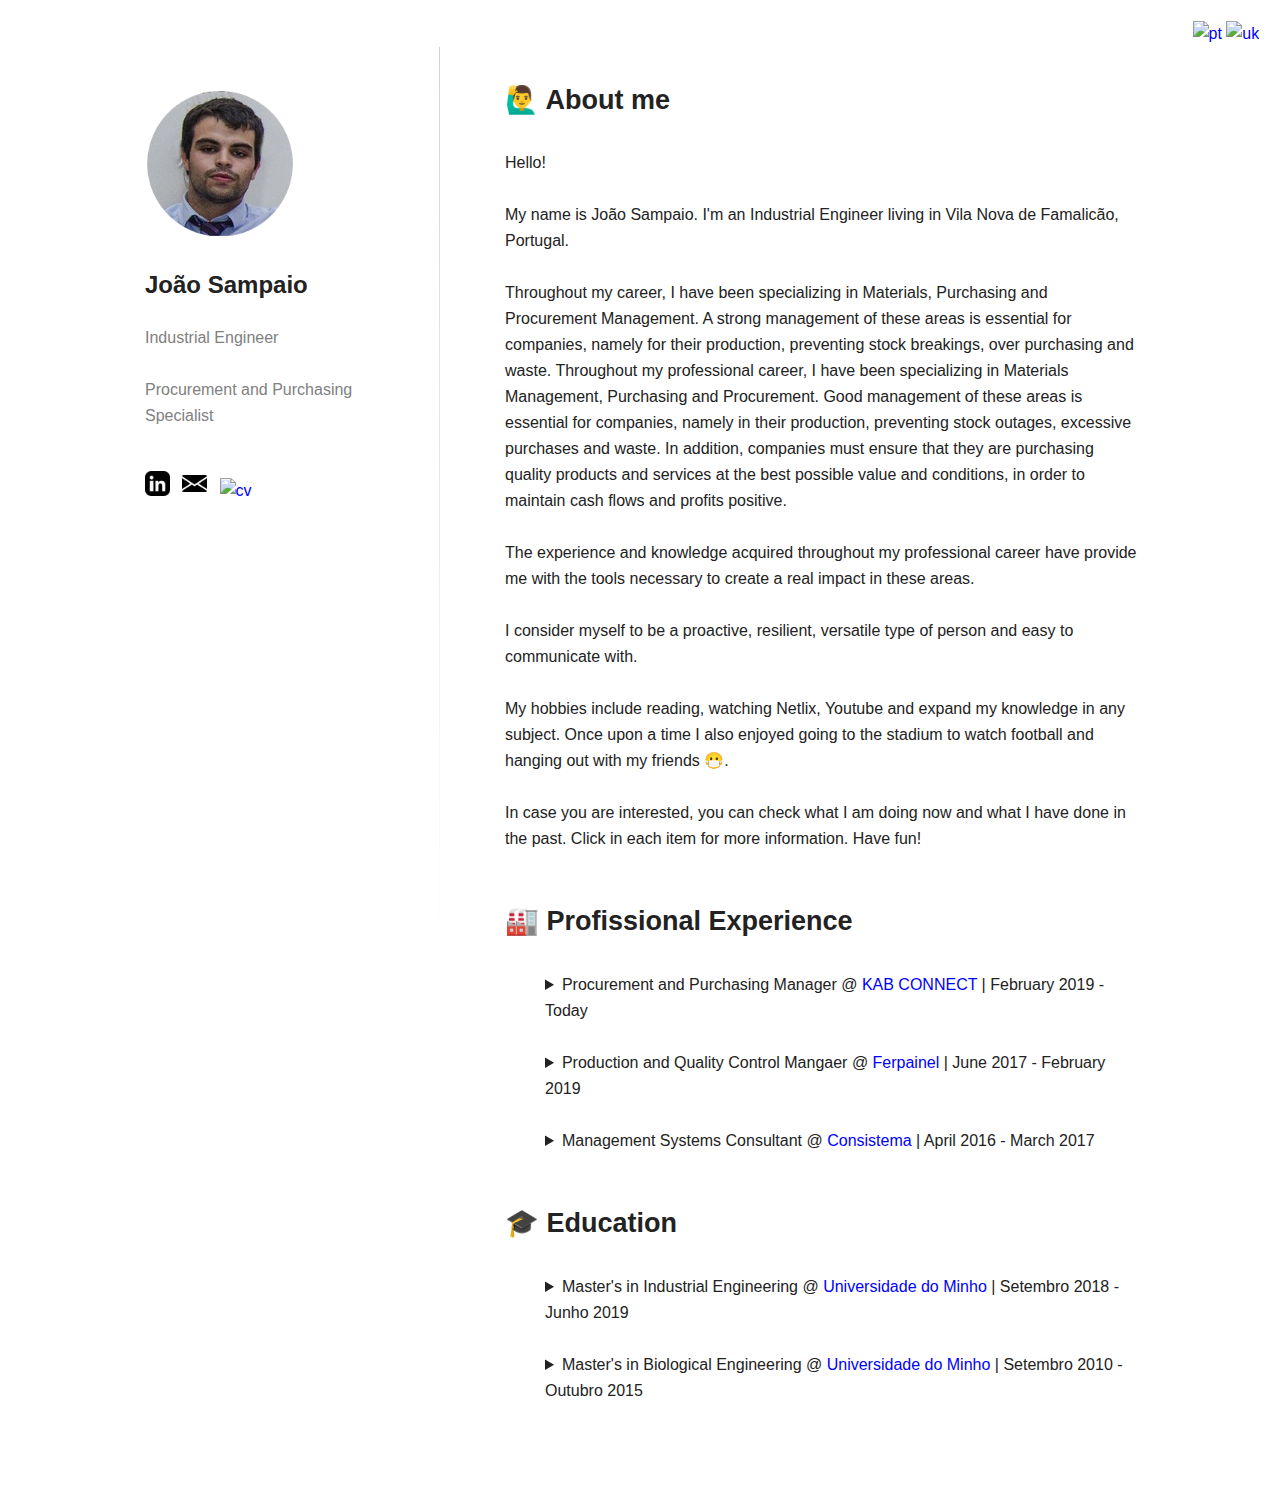
==== en.html @ bc858724 "Add files via upload" ====
<!DOCTYPE html>
<html lang="en">
<head>
    <meta charset="UTF-8" />
    <meta name="viewport" content="width=device-width, initial-scale=1.0" />
    <title>João Sampaio</title>
    <link rel="stylesheet" href="/style.css" />
    <link rel="shortcut icon" href="/images/perfil.png" type="image/x-icon" />
</head>
<body>
    <div class=language>
      <a href="index.html"><img class="flag_icon" src="./images/pt.png" alt="pt"></a>
      <a href="en.html"><img class="flag_icon" src="./images/uk.png" alt="uk"></a>
    </div>
    <div class="container">
        <div class="sidebar">
        <img class="perfil" src="/images/perfil.png" alt="perfil" />
        <p class="nome">João Sampaio</p>
        <p class="profissao">Industrial Engineer
          <br>
          <br>Procurement and Purchasing Specialist
        </p>
        <nav class="navebar">
        </nav>
        <div class="social">
            <a href="https://www.linkedin.com/in/jcsampaio/" target="_ blank">
            <img class="social_icon" src="./images/linkedin.png" alt="linkedin"
            /></a>
            <a href="mailto:joao@joaosampaio.me">
            <img class="social_icon" src="./images/enviar.png" alt="email"></a>
            <a href="https://drive.google.com/file/d/1jPD7VTm2Ge6qWEeYGe3seKzRYI2n0oAe/view?usp=sharing" target="_ blank">  
            <img class="social_icon" src="./images/cv.png" alt="cv">
            </a>
        </div>
        </div>
        <div class="main">
        <div class="About_me" id="About_me">
            <h1 class="About_me_h1">🙋‍♂️ About me</h1>
            <div class="About_me_details">
                <p>Hello!</p>
                <p>My name is João Sampaio. I'm an Industrial Engineer living in Vila Nova de Famalicão, Portugal.</p>
                <!--<p>I built this website because I believe it's important to have my own online space to share my profissional path and history.</p>
                <p>Over time, I hope to add content and experience to this page.</p>--> 
                <p>Throughout my career, I have been specializing in Materials, Purchasing and Procurement Management. A strong management of these areas is essential for companies, namely for their production, preventing stock breakings,
                over purchasing and waste. Throughout my professional career, I have been specializing in Materials Management, Purchasing and Procurement. Good
                management of these areas is essential for companies, namely in their production, preventing stock outages, excessive
                purchases and waste. In addition, companies must ensure that they are purchasing quality products and services at the best possible
                value and conditions, in order to maintain cash flows and profits positive.</p> 
                <p>The experience and knowledge acquired throughout my professional career have provide me with the tools necessary to create a real
                impact in these areas.</p>
                <p>I consider myself to be a proactive, resilient, versatile type of person and easy to communicate with.</p>
                <p> My hobbies include reading, watching Netlix, Youtube and expand my knowledge in any subject. Once upon a time I also enjoyed going to the stadium to watch football and hanging out with my friends 😷.</p>
                <p>In case you are interested, you can check what I am doing now and what I have done in the past. 
                  Click in each item for more information. Have fun!</p>
            </div>
            </p>
        </div>
        <div class="blocks">
            <h1>🏭 Profissional Experience</h1>
            <div>
            <ul>
                <details>
                    <summary>  Procurement and Purchasing Manager @ <a
                    href="https://www.kabconnect.com/"
                    target="_ blank"
                    >KAB CONNECT</a>
                    | February 2019 - Today
                    </summary>
                    <ul>
                    <li>Materials Management</li>
                    <li>Management and Negotiations with suppliers</li>
                    <li>Prospecting new suppliers and raw materials</li>
                    <li>Inventory organization</li>
                    <li>Production Planning</li>
                    <li>Communication and Negotiation with customers</li>
                    </ul>
                </details>
  
                <details>
                  <summary> Production and Quality Control Mangaer @ <a
                    href="http://www.ferpainel.pt/"
                    target="_ blank"
                    >Ferpainel</a
                  >
                  | June 2017 - February 2019
                  </summary>
                  <ul>
                    <li>Responsible for the application of the European standard EN 14509 for product certification</li>
                    <li>Production Planning and Control</li>
                    <li>Conducting mechanical tests on the finished product</li>
                    <li>Customer complaints management</li>
                  </ul>
              </details>
                <details>
                  <summary>Management Systems Consultant  @ <a
                    href="http://www.consistema.pt/site/"
                    target="_ blank"
                    >Consistema</a
                  >
                  | April 2016 - March 2017
                  </summary>
                  <ul>
                    <li>Implementation, Maintenance and Improvement of Management Systems</li>
                    <li>HACCP plans</li>
                    <li>Certifications to perform services with fluorinated gases</li>
                    <li>Waste Management Plans</li>
                    <li>Identification of legislation applicable to various sectors of activity</li>
                    <li>Legal compliance assessment</li>
                  </ul>
              </details>
            </ul>
              
            
          
          </div>
          <div class="blocks">
            <h1>🎓 Education</h1>
            <ul>
              <details>
                  <summary>Master's in Industrial Engineering @ <a
                    href="https://www.uminho.pt/PT"
                    target="_ blank"
                    >Universidade do Minho</a
                  >
                  | Setembro 2018 - Junho 2019
                  </summary>
                  <ul>
                    <li>Operations Management</li>
                    <li>Operational Investigation</li>
                    <li>Quality Management and Tools</li>
                    <li>Integrated Process Management</li>
                    <li> Supply Chain Management </li>
                    <li> Lean Manufacturing</li>
                  </ul>
              </details>
              <details>
                  <summary>Master's in Biological Engineering @ <a
                    href="https://www.uminho.pt/PT"
                    target="_ blank"
                    >Universidade do Minho</a
                  >
                  | Setembro 2010 - Outubro 2015
                  </summary>
                  <ul>
                    <li>Industrial Process Management</li>
                    <li>Quality and Troubleshooting Tools</li>
                    <li>Quality, Environmental and Food Safety Management Systems</li>
                    <li>Biotechnology</li>
                    <li>Chemical Reaction Engineering</li>
                    <li>Trainee in <a href="https://www.wetsus.nl/" target="_black">Wetsus, European centre of excellence for sustainable water technology</a> , Leeuwarden, Netherlands (under the Erasmus+ program)</li>
                  </ul>
              </details>
            </ul>
          </div>
        </div>
      </div>
</body>
</html>
---- style.css ----
* {
  box-sizing: border-box;
  font-family: -apple-system, BlinkMacSystemFont, "Segoe UI", Roboto, Oxygen,
    Ubuntu, Cantarell, "Open Sans", "Helvetica Neue", sans-serif;
}

body {
  padding: 1%;
  line-height: 1.625rem;
  color: #222;
}

/* BARRA DE Linguagem */

.language {
  text-align: right;
}

.flag_icon {
  width: 1.4rem;
}

/* BARRA DE NAVEGAÇAO */

.sidebar {
  height: 100vh;
  margin: auto;
  width: fit-content;
  text-align: center;
}

.perfil {
  margin: auto;
  width: 70%;
  display: block;
}

.nome {
  font-weight: 600;
  font-size: 1.5rem;
  line-height: 1.82813rem;
}

.profissao {
  font-size: 1rem;
  color: grey;
  font-weight: 500;
  margin-bottom: 2.625rem;
  font-weight: 300;
}

.navebar {
  display: block;
}
.navebar_link {
  margin: 0.625rem 0rem;
  color: black;
  display: block;
  text-decoration: none;
}

.social {
  margin-top: 1.25rem;
}

.social a {
  display: inline;
  margin: 0.5rem;
  margin-left: 0rem;
}

.social_icon {
  width: 1.55rem;
}

.About_me_h1 {
  margin-top: 0;
}

/* FORMATAÇÕES GERAIS */

h1 {
  margin-top: 3.5rem;
  margin-bottom: 2.35625rem;
  font-size: 1.6875rem;
}

p {
  margin-bottom: 1.625rem;
  line-height: 1.625rem;
}

ul li {
  margin-top: 0.625rem;
  margin-bottom: 0.625rem;
  list-style-type: circle;
}

details {
  margin-bottom: 1.625rem;
}

a {
  text-decoration: none;
  color: blue;
}

.About_me_details_summary {
  list-style: none;
}

@media screen and (min-width: 648px) {
  .perfil {
    margin: auto;
    width: 150px;
    display: block;
  }

  .container {
    display: flex;
    max-width: 66.875rem;
    margin-left: auto;
    margin-right: auto;
  }
  .sidebar {
    flex: 0.8;
    margin-right: 1.875rem;
    text-align: left;
    padding: 2.5rem;

    /* border-right: 1px solid lightgrey; */
    border-width: 1px;
    border-style: solid;
    border-image: linear-gradient(to bottom, lightgrey, rgba(0, 0, 0, 0)) 1 100%;
    margin-top: 0;
    border-left: 0;
  }

  .perfil {
    display: inline;
  }

  .main {
    flex: 2;
    padding: 2.5rem 2.1875rem;
  }
}
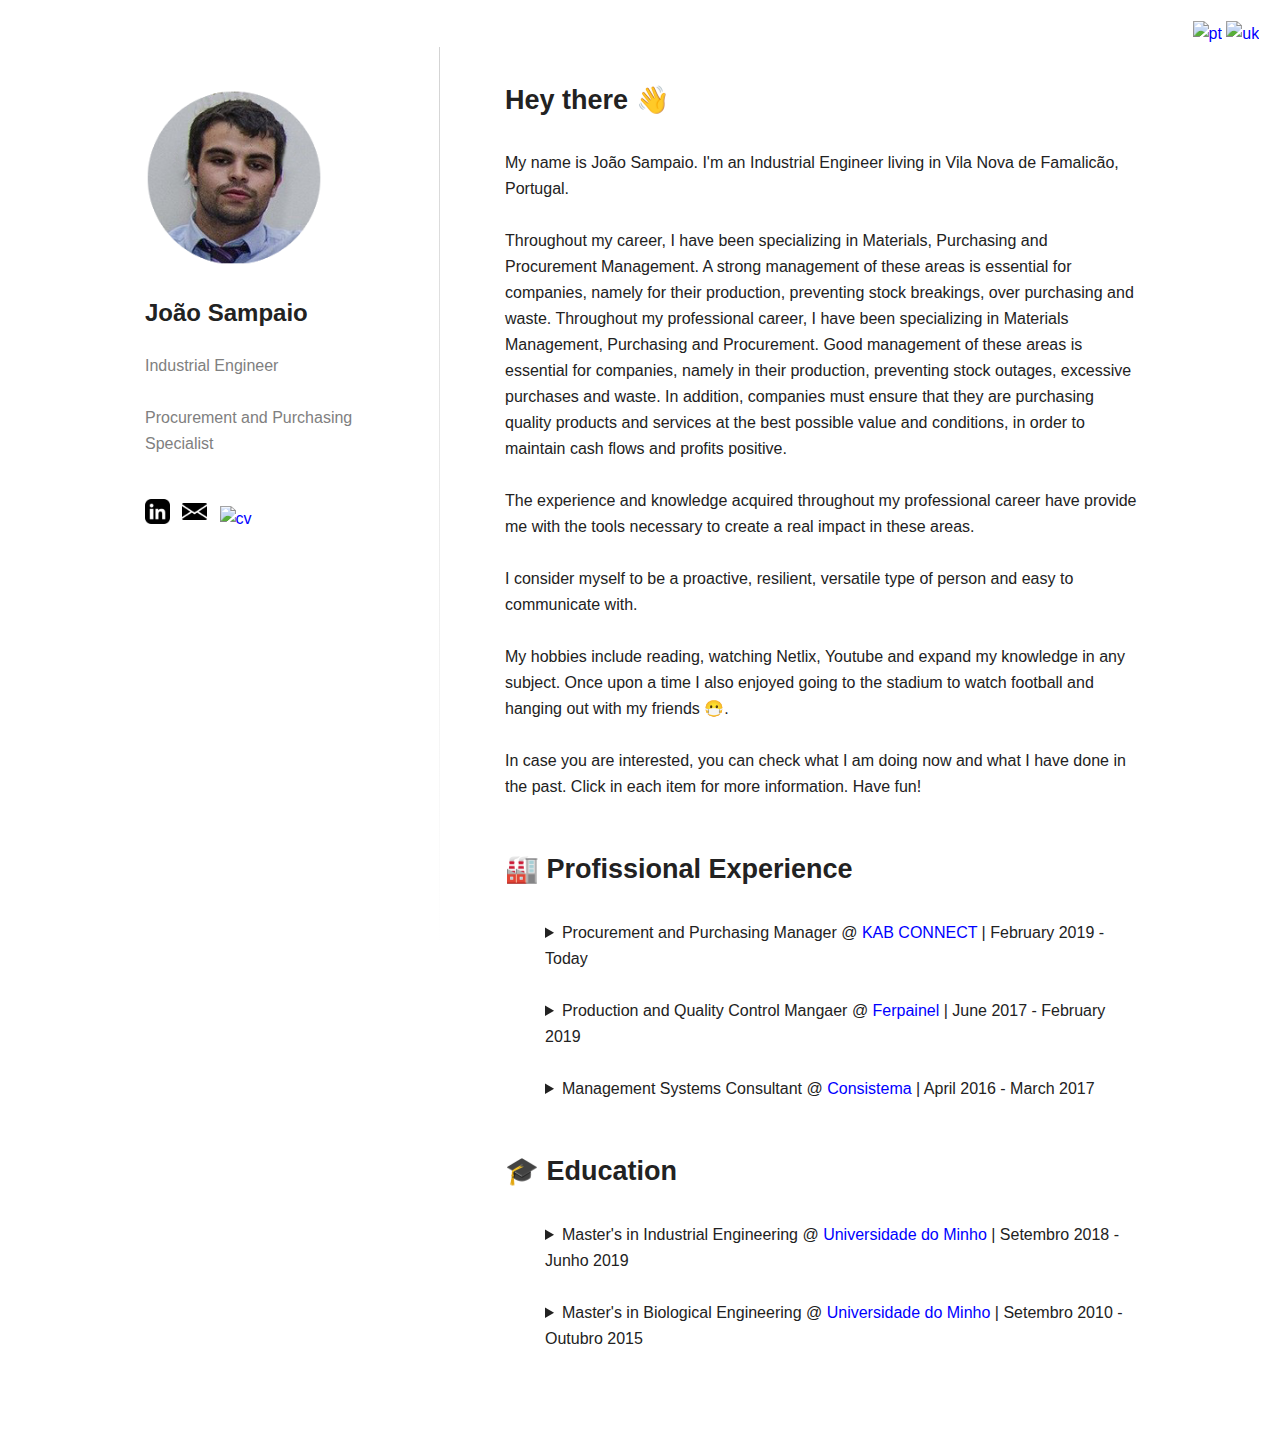
==== commit d230a275: "Add files via upload" ====
--- a/en.html
+++ b/en.html
@@ -35,12 +35,10 @@
         </div>
         <div class="main">
         <div class="About_me" id="About_me">
-            <h1 class="About_me_h1">🙋‍♂️ About me</h1>
+            <!--<h1 class="About_me_h1">🙋‍♂️  About me</h1>-->
+            <h1 class="About_me_h1">Hey there 👋</h1>
             <div class="About_me_details">
-                <p>Hello!</p>
                 <p>My name is João Sampaio. I'm an Industrial Engineer living in Vila Nova de Famalicão, Portugal.</p>
-                <!--<p>I built this website because I believe it's important to have my own online space to share my profissional path and history.</p>
-                <p>Over time, I hope to add content and experience to this page.</p>--> 
                 <p>Throughout my career, I have been specializing in Materials, Purchasing and Procurement Management. A strong management of these areas is essential for companies, namely for their production, preventing stock breakings,
                 over purchasing and waste. Throughout my professional career, I have been specializing in Materials Management, Purchasing and Procurement. Good
                 management of these areas is essential for companies, namely in their production, preventing stock outages, excessive
--- a/style.css
+++ b/style.css
@@ -112,7 +112,6 @@
 @media screen and (min-width: 648px) {
   .perfil {
     margin: auto;
-    width: 150px;
     display: block;
   }
 
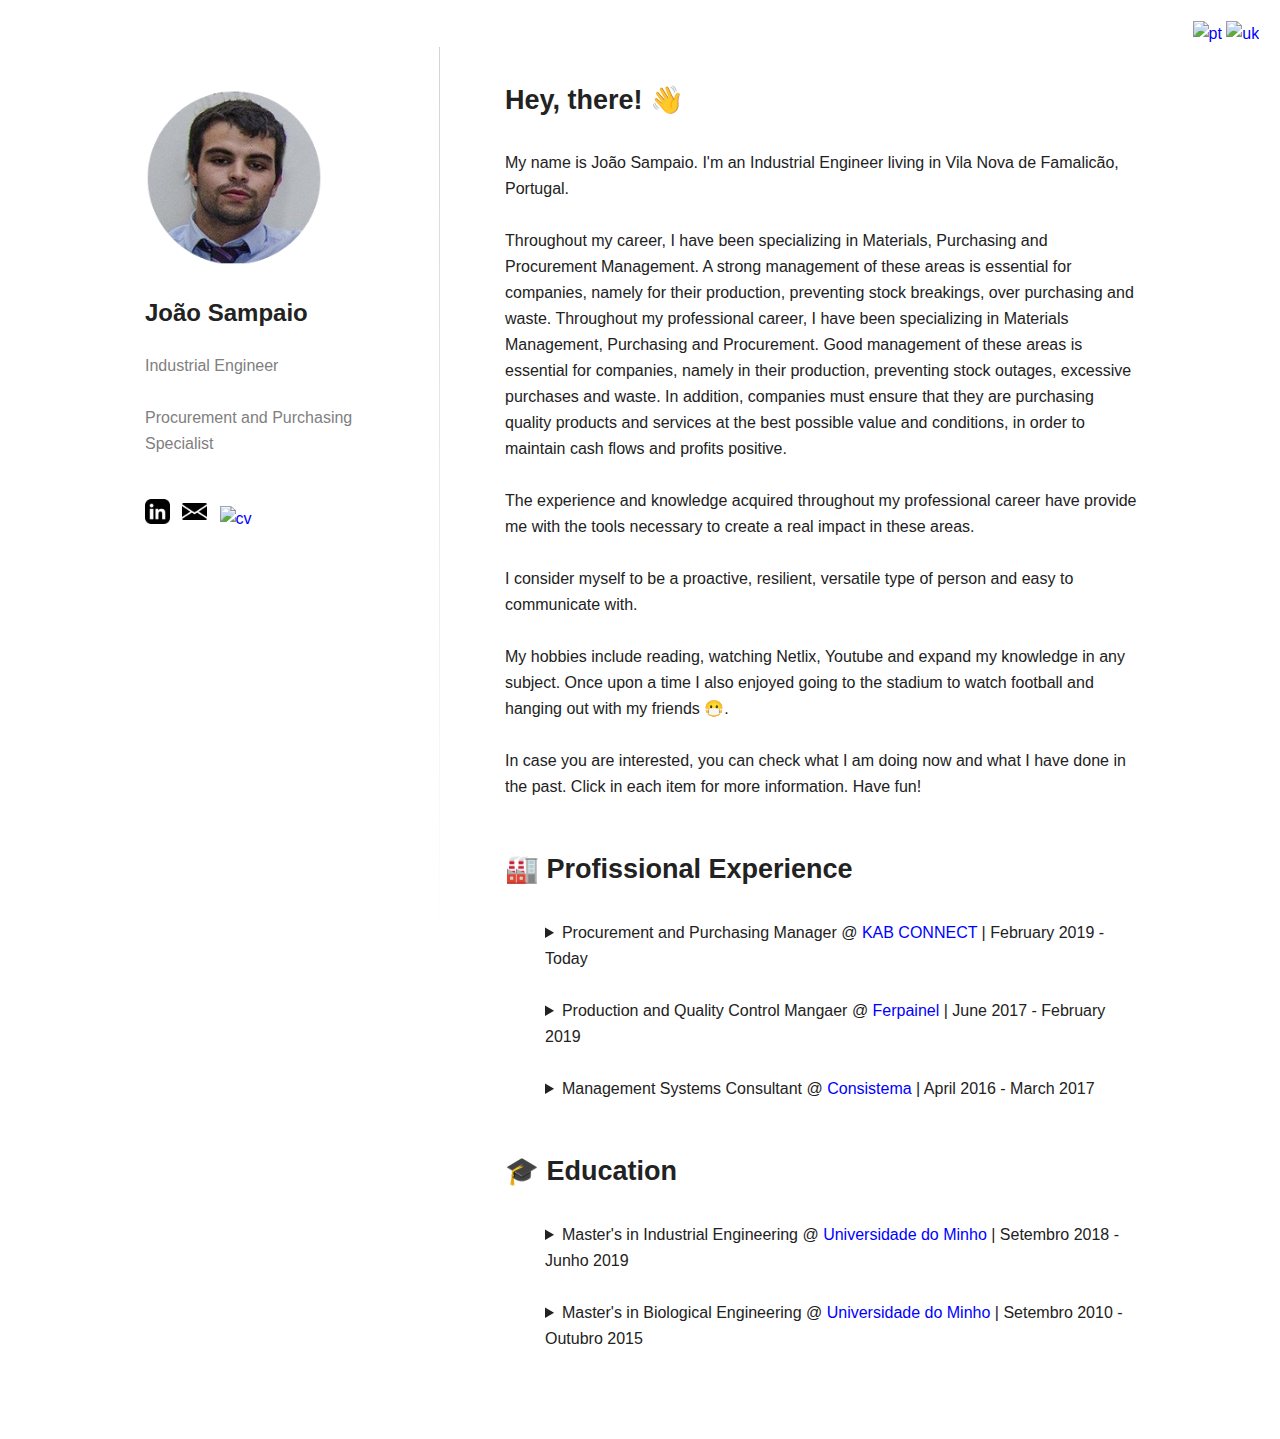
==== commit 0d0fc819: "Update en.html" ====
--- a/en.html
+++ b/en.html
@@ -36,7 +36,7 @@
         <div class="main">
         <div class="About_me" id="About_me">
             <!--<h1 class="About_me_h1">🙋‍♂️  About me</h1>-->
-            <h1 class="About_me_h1">Hey there 👋</h1>
+            <h1 class="About_me_h1">Hey, there! 👋</h1>
             <div class="About_me_details">
                 <p>My name is João Sampaio. I'm an Industrial Engineer living in Vila Nova de Famalicão, Portugal.</p>
                 <p>Throughout my career, I have been specializing in Materials, Purchasing and Procurement Management. A strong management of these areas is essential for companies, namely for their production, preventing stock breakings,
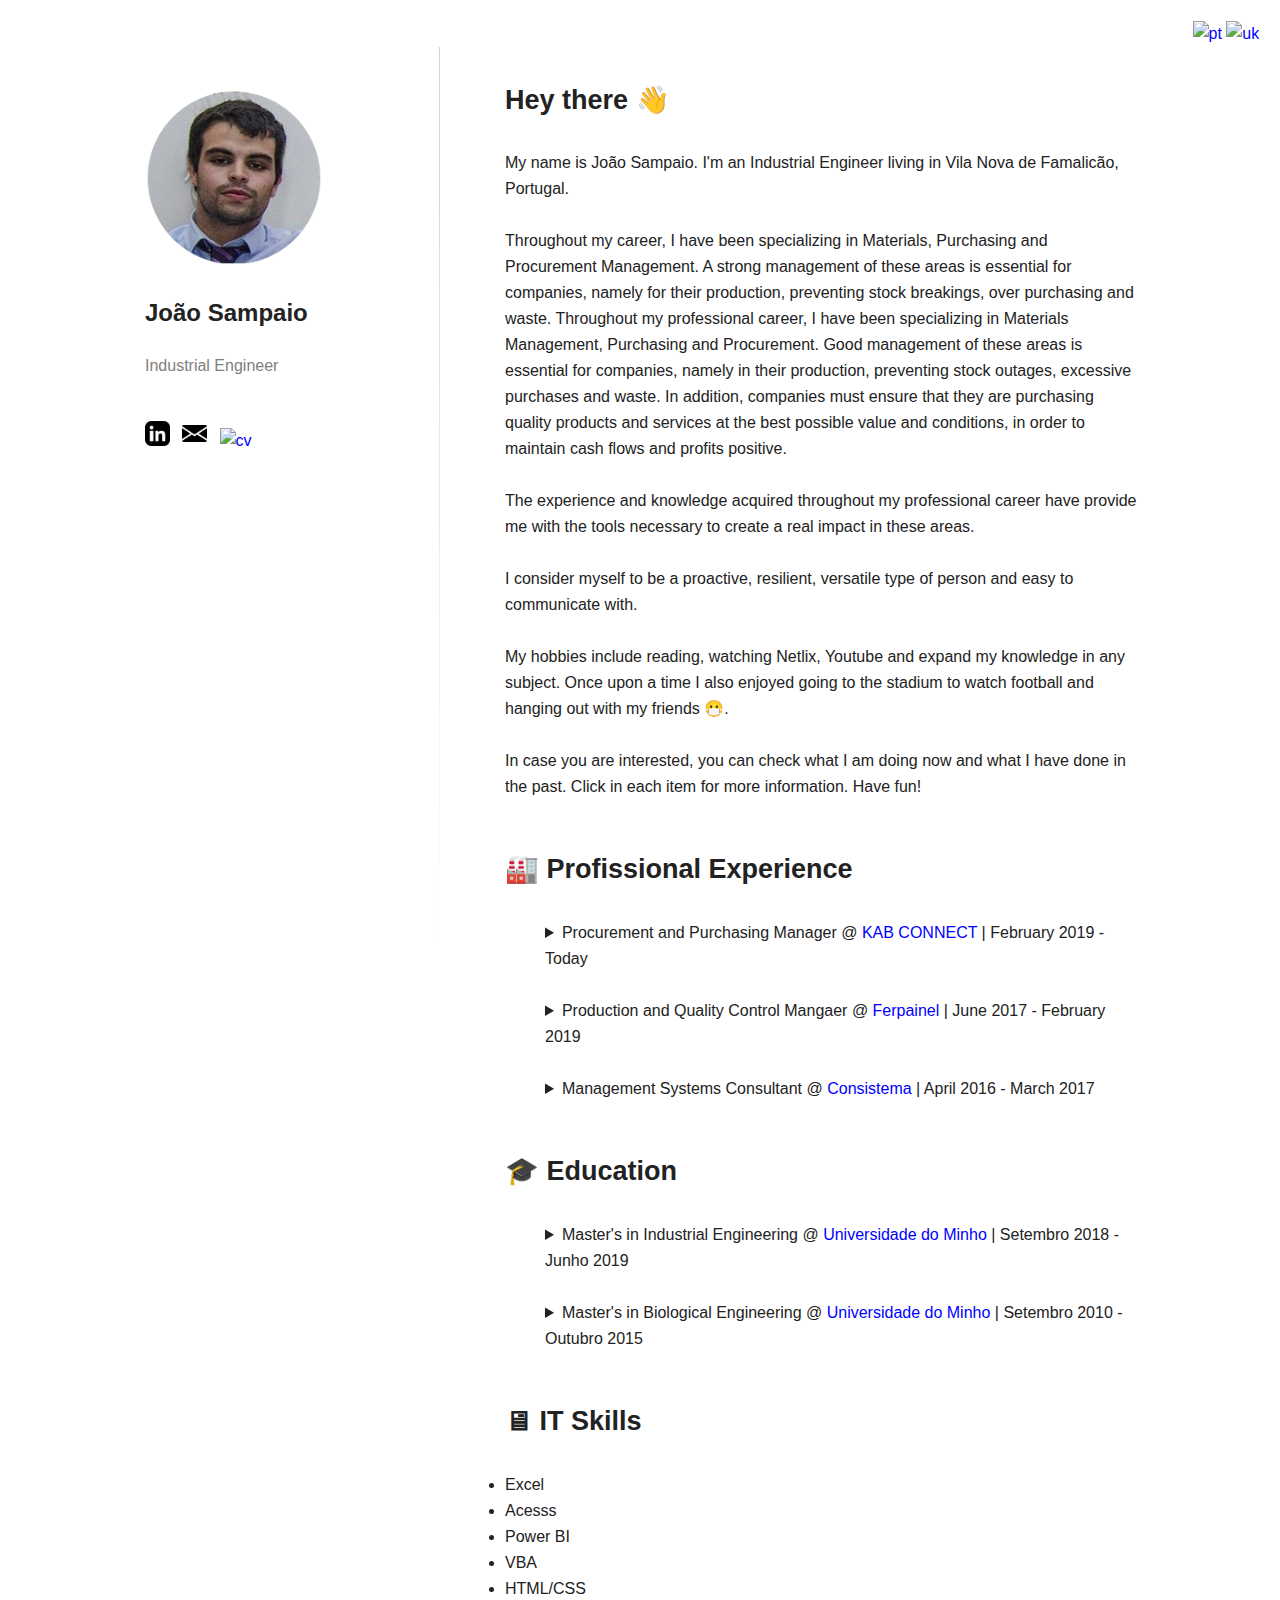
==== commit 91bb7eeb: "Add files via upload" ====
--- a/en.html
+++ b/en.html
@@ -17,9 +17,9 @@
         <img class="perfil" src="/images/perfil.png" alt="perfil" />
         <p class="nome">João Sampaio</p>
         <p class="profissao">Industrial Engineer
-          <br>
+          <!--<br>
           <br>Procurement and Purchasing Specialist
-        </p>
+        </p>-->
         <nav class="navebar">
         </nav>
         <div class="social">
@@ -36,7 +36,7 @@
         <div class="main">
         <div class="About_me" id="About_me">
             <!--<h1 class="About_me_h1">🙋‍♂️  About me</h1>-->
-            <h1 class="About_me_h1">Hey, there! 👋</h1>
+            <h1 class="About_me_h1">Hey there 👋</h1>
             <div class="About_me_details">
                 <p>My name is João Sampaio. I'm an Industrial Engineer living in Vila Nova de Famalicão, Portugal.</p>
                 <p>Throughout my career, I have been specializing in Materials, Purchasing and Procurement Management. A strong management of these areas is essential for companies, namely for their production, preventing stock breakings,
@@ -66,6 +66,7 @@
                     </summary>
                     <ul>
                     <li>Materials Management</li>
+                    <li>Development of MRP tools</li>
                     <li>Management and Negotiations with suppliers</li>
                     <li>Prospecting new suppliers and raw materials</li>
                     <li>Inventory organization</li>
@@ -150,6 +151,12 @@
               </details>
             </ul>
           </div>
+                                    <h1>🖥 IT Skills</h1>
+                                    <li>Excel</li>
+                                    <li>Acesss</li>
+                                    <li>Power BI</li>
+                                    <li>VBA</li>
+                                    <li>HTML/CSS</li>
         </div>
       </div>
 </body>
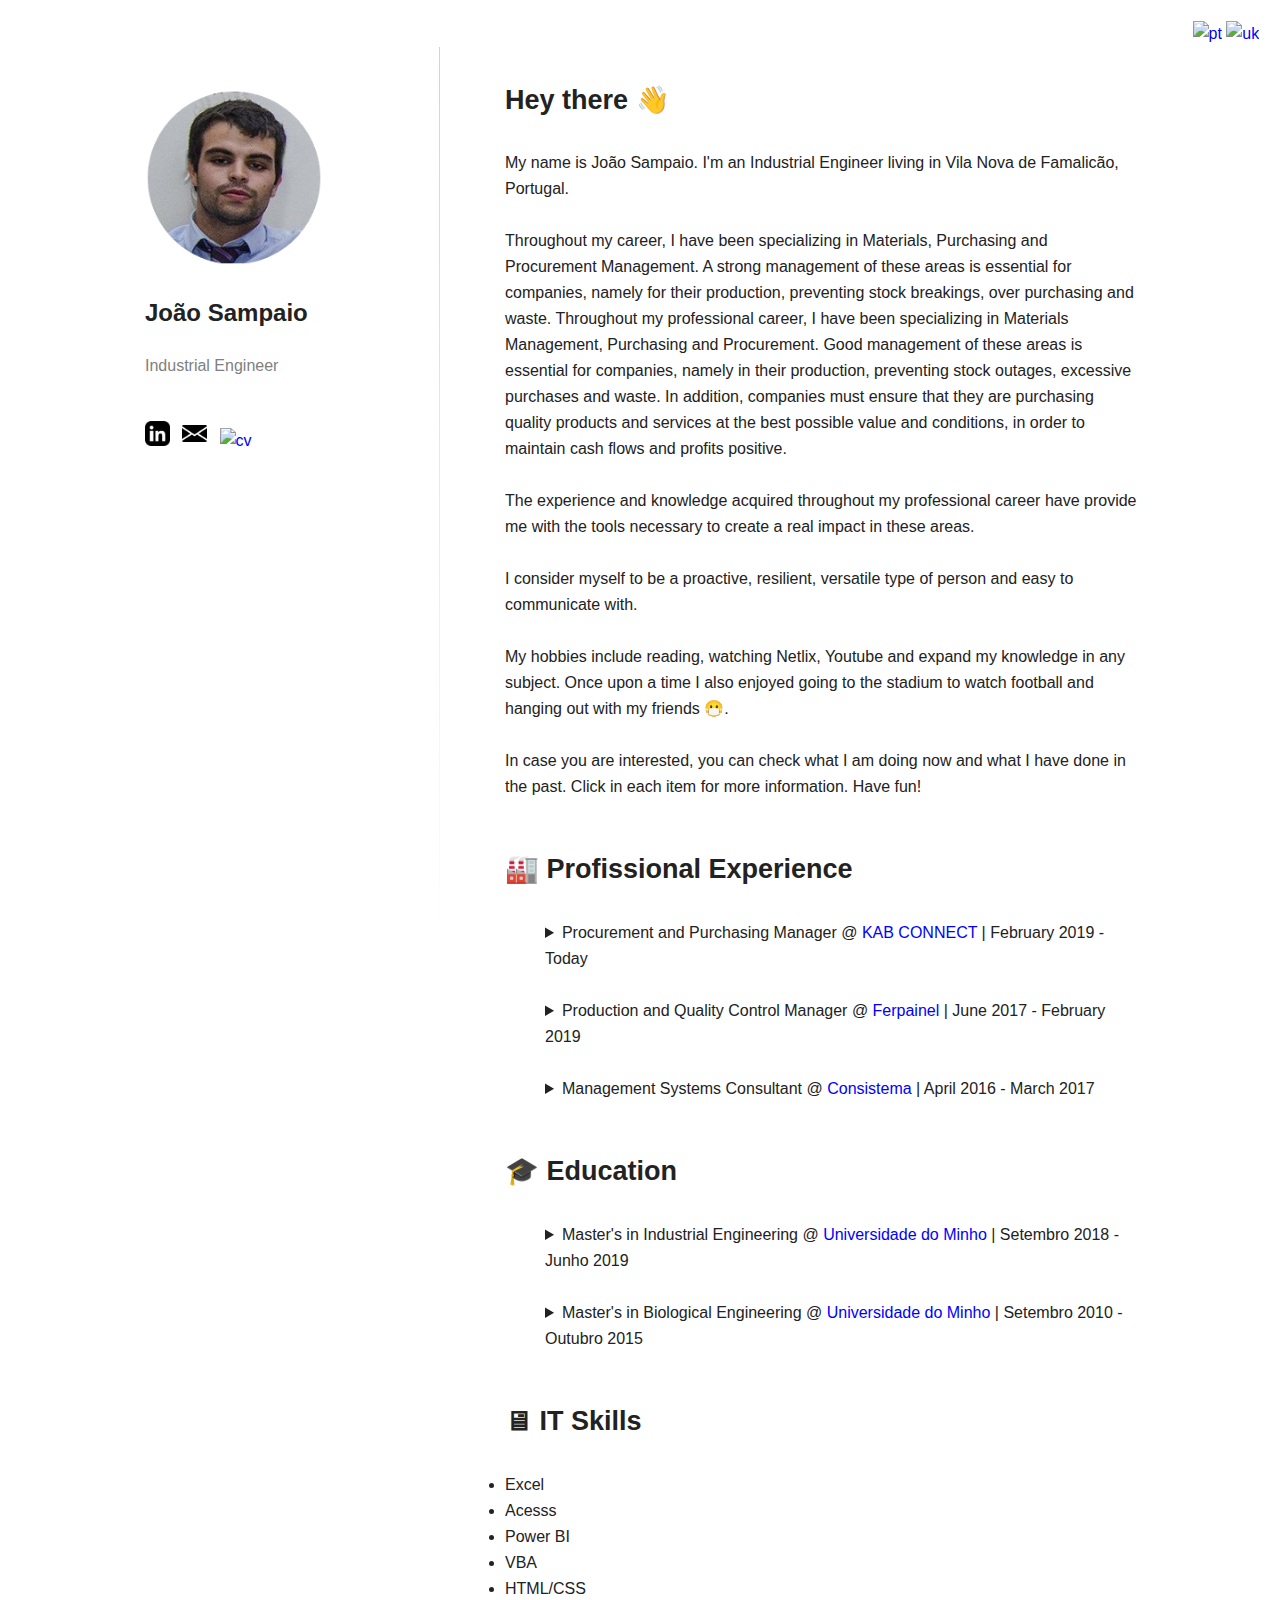
==== commit aaf6dd62: "Update en.html" ====
--- a/en.html
+++ b/en.html
@@ -28,7 +28,7 @@
             /></a>
             <a href="mailto:joao@joaosampaio.me">
             <img class="social_icon" src="./images/enviar.png" alt="email"></a>
-            <a href="https://drive.google.com/file/d/1jPD7VTm2Ge6qWEeYGe3seKzRYI2n0oAe/view?usp=sharing" target="_ blank">  
+            <a href="https://drive.google.com/file/d/1sjQl7kPJX45wE_m3KYg2-v4dgIlBYkEa/view?usp=sharing" target="_ blank">  
             <img class="social_icon" src="./images/cv.png" alt="cv">
             </a>
         </div>
@@ -76,7 +76,7 @@
                 </details>
   
                 <details>
-                  <summary> Production and Quality Control Mangaer @ <a
+                  <summary> Production and Quality Control Manager @ <a
                     href="http://www.ferpainel.pt/"
                     target="_ blank"
                     >Ferpainel</a
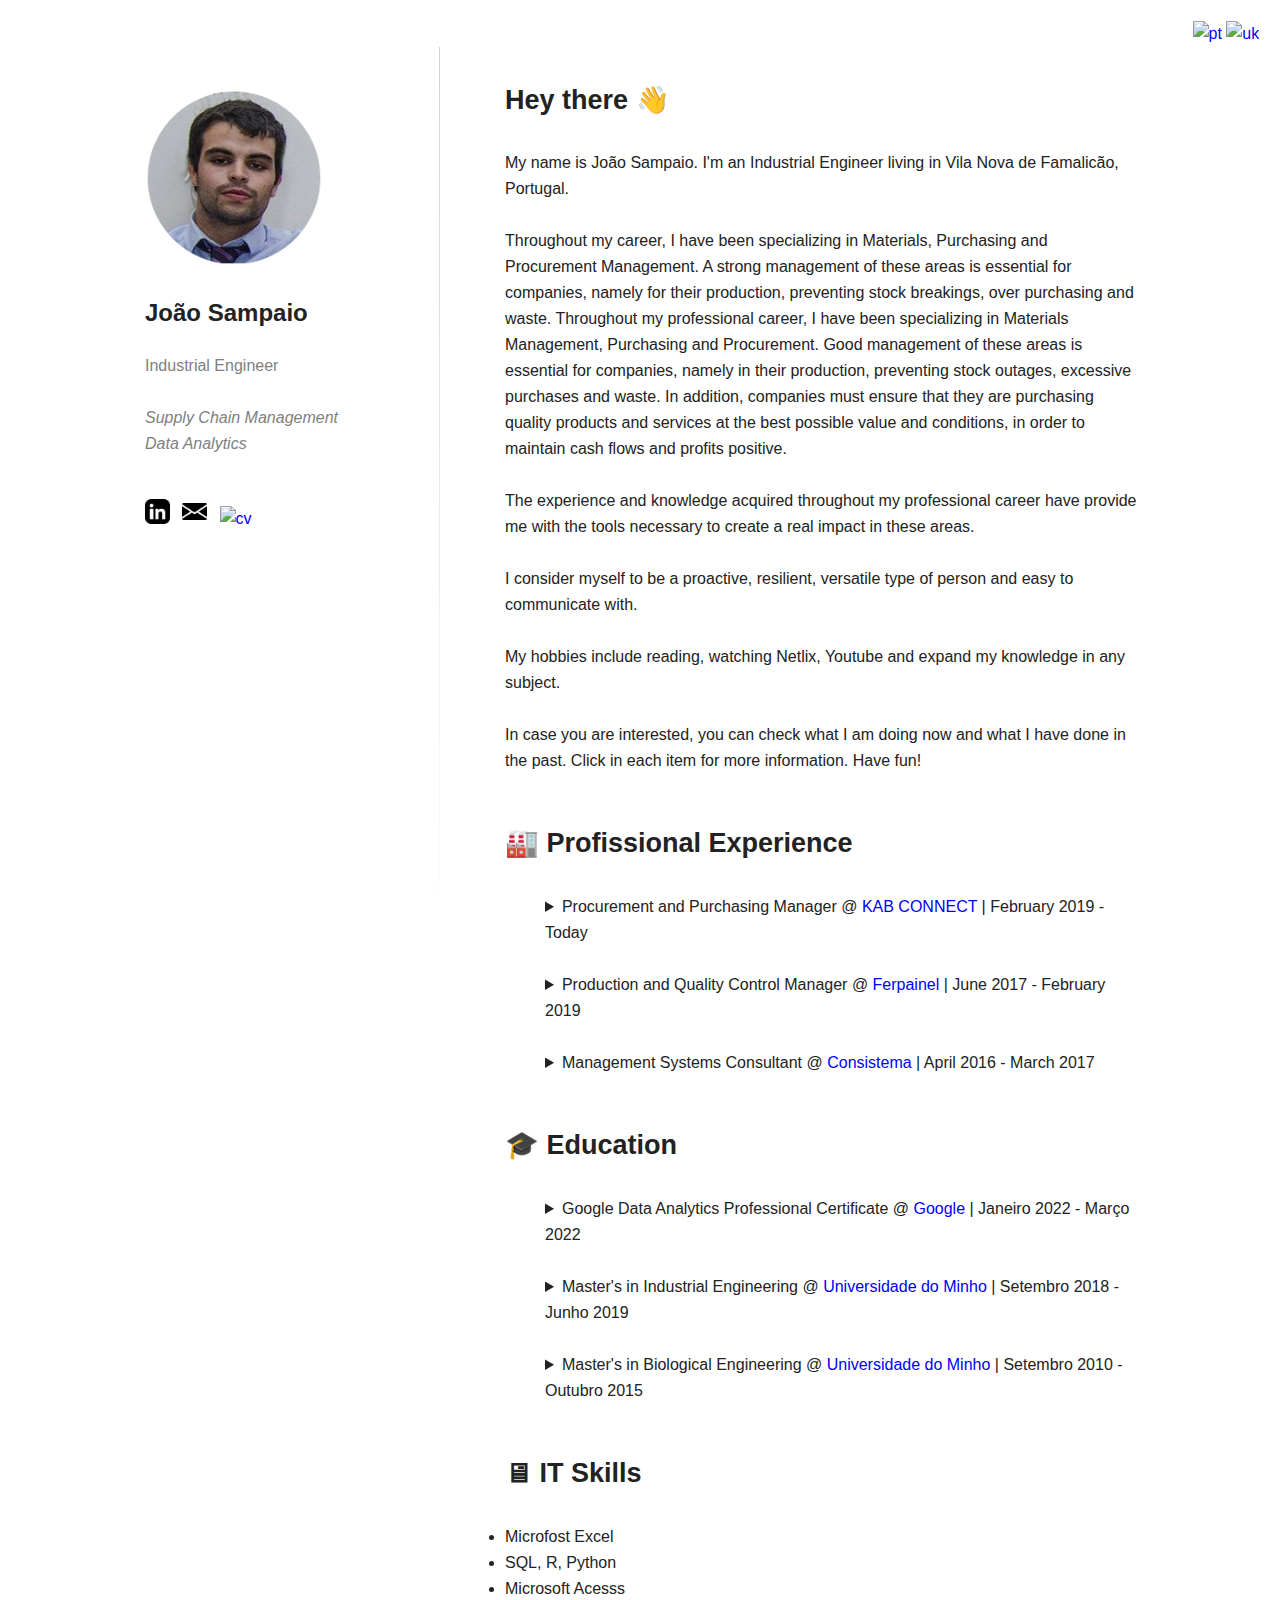
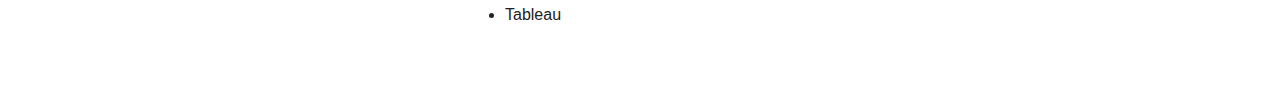
==== commit f5f8e80a: "Add files via upload" ====
--- a/en.html
+++ b/en.html
@@ -17,9 +17,9 @@
         <img class="perfil" src="/images/perfil.png" alt="perfil" />
         <p class="nome">João Sampaio</p>
         <p class="profissao">Industrial Engineer
-          <!--<br>
-          <br>Procurement and Purchasing Specialist
-        </p>-->
+          <br>
+          <br><i>Supply Chain Management</i> <br><i>Data Analytics</i>
+        </p>
         <nav class="navebar">
         </nav>
         <div class="social">
@@ -28,7 +28,7 @@
             /></a>
             <a href="mailto:joao@joaosampaio.me">
             <img class="social_icon" src="./images/enviar.png" alt="email"></a>
-            <a href="https://drive.google.com/file/d/1sjQl7kPJX45wE_m3KYg2-v4dgIlBYkEa/view?usp=sharing" target="_ blank">  
+            <a href="https://drive.google.com/file/d/19koc1f9iI6TgOOlbuVDNMPLk70lDZsRc/view?usp=sharing" target="_ blank">  
             <img class="social_icon" src="./images/cv.png" alt="cv">
             </a>
         </div>
@@ -47,7 +47,7 @@
                 <p>The experience and knowledge acquired throughout my professional career have provide me with the tools necessary to create a real
                 impact in these areas.</p>
                 <p>I consider myself to be a proactive, resilient, versatile type of person and easy to communicate with.</p>
-                <p> My hobbies include reading, watching Netlix, Youtube and expand my knowledge in any subject. Once upon a time I also enjoyed going to the stadium to watch football and hanging out with my friends 😷.</p>
+                <p> My hobbies include reading, watching Netlix, Youtube and expand my knowledge in any subject.</p>
                 <p>In case you are interested, you can check what I am doing now and what I have done in the past. 
                   Click in each item for more information. Have fun!</p>
             </div>
@@ -115,6 +115,21 @@
           <div class="blocks">
             <h1>🎓 Education</h1>
             <ul>
+                                      <details>
+                                        <summary>Google Data Analytics Professional Certificate @ <a href="https://grow.google/certificates/data-analytics/"
+                                            target="_ blank">Google</a>
+                                          | Janeiro 2022 - Março 2022
+                                        </summary>
+                                        <ul>
+                                          <li>Share Data Through the Art of Visualization</li>
+                                          <li>Ask Questions to Make Data-Driven Decisions</li>
+                                          <li>Foundations: Data, Data, Everywhere</li>
+                                          <li>Data Analysis with R Programming</li>
+                                          <li>Analyze Data to Answer Questions</li>
+                                          <li>Prepare Data for Exploration</li>
+                                          <li>Process Data from Dirty to Clean</li>
+                                        </ul>
+                                      </details>
               <details>
                   <summary>Master's in Industrial Engineering @ <a
                     href="https://www.uminho.pt/PT"
@@ -152,11 +167,10 @@
             </ul>
           </div>
                                     <h1>🖥 IT Skills</h1>
-                                    <li>Excel</li>
-                                    <li>Acesss</li>
-                                    <li>Power BI</li>
-                                    <li>VBA</li>
-                                    <li>HTML/CSS</li>
+<li>Microfost Excel</li>
+<li>SQL, R, Python</li>
+<li>Microsoft Acesss</li>
+<li>Tableau</li>
         </div>
       </div>
 </body>
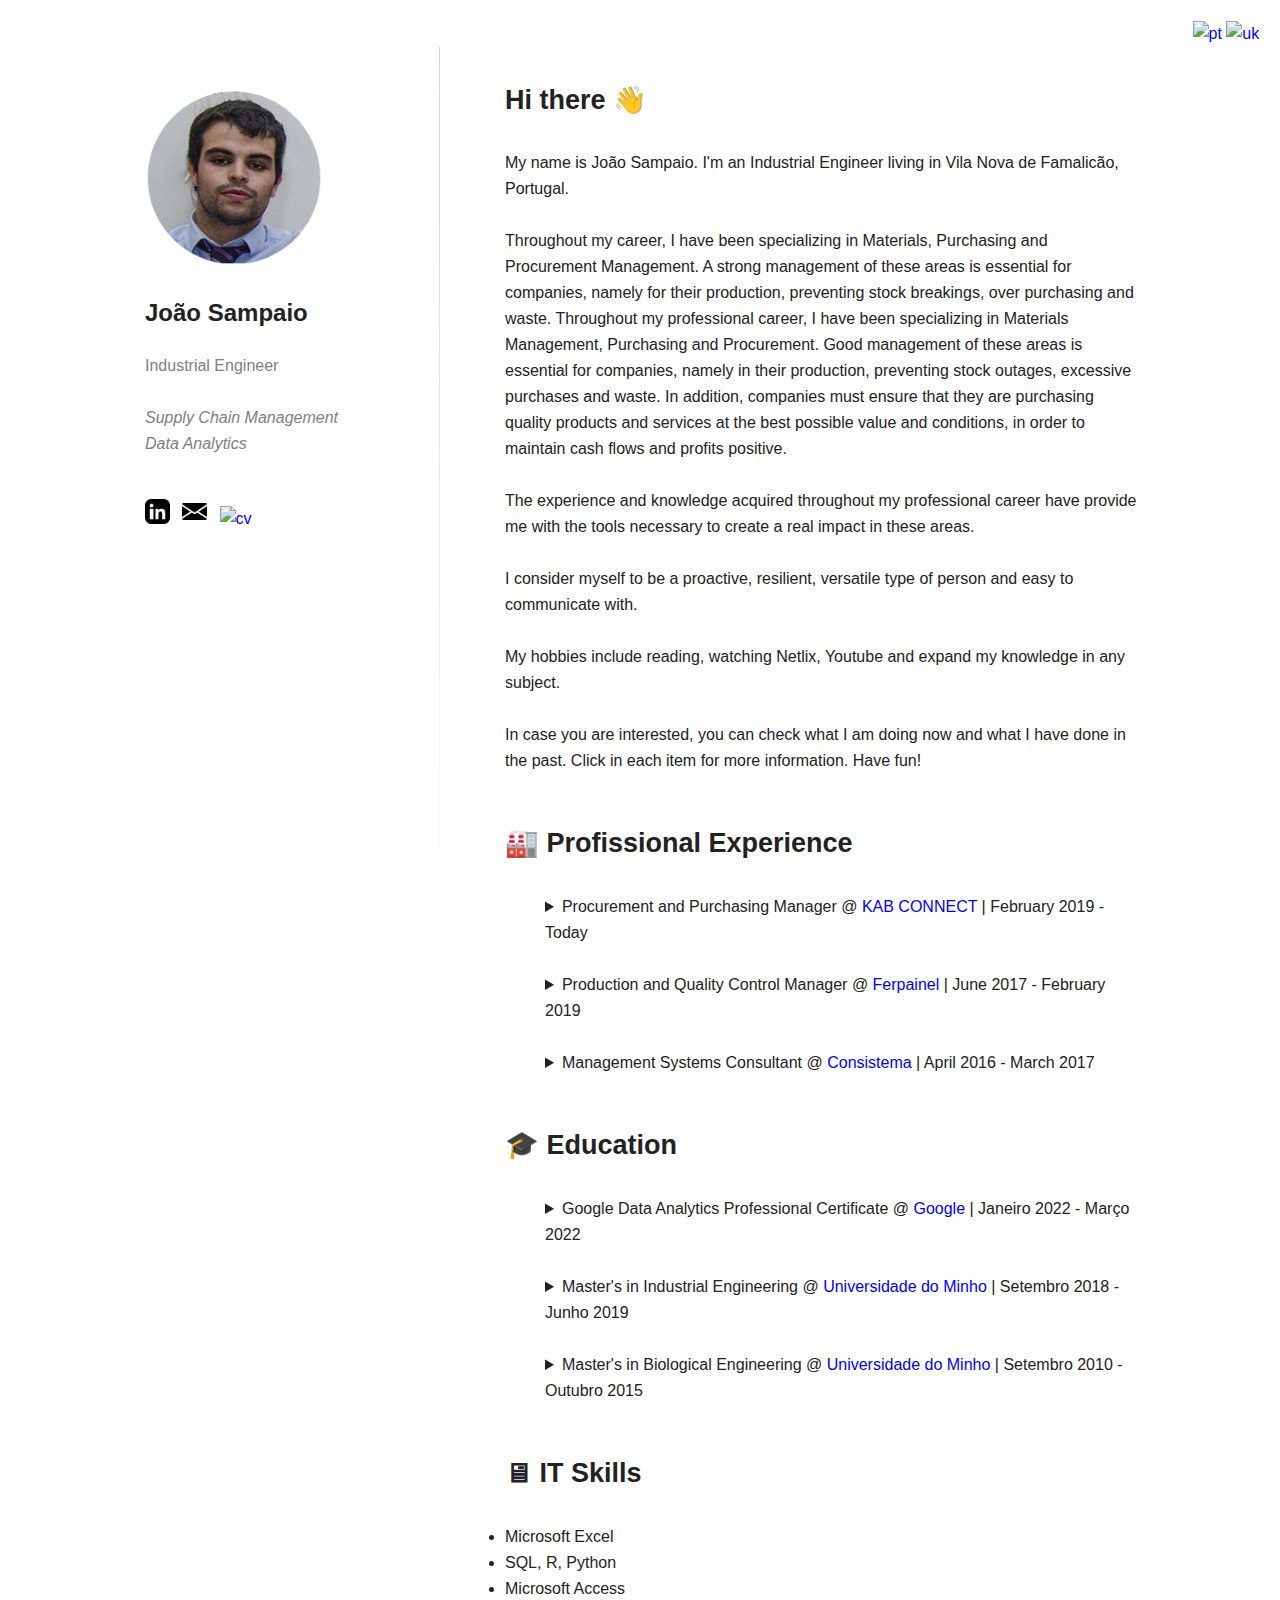
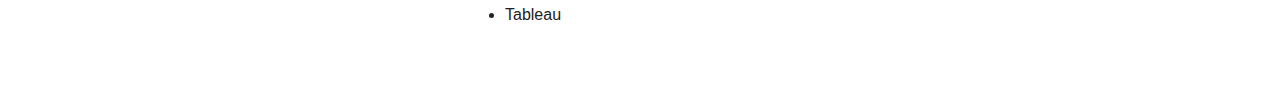
==== commit 8ae24468: "Update en.html" ====
--- a/en.html
+++ b/en.html
@@ -36,7 +36,7 @@
         <div class="main">
         <div class="About_me" id="About_me">
             <!--<h1 class="About_me_h1">🙋‍♂️  About me</h1>-->
-            <h1 class="About_me_h1">Hey there 👋</h1>
+            <h1 class="About_me_h1">Hi there 👋</h1>
             <div class="About_me_details">
                 <p>My name is João Sampaio. I'm an Industrial Engineer living in Vila Nova de Famalicão, Portugal.</p>
                 <p>Throughout my career, I have been specializing in Materials, Purchasing and Procurement Management. A strong management of these areas is essential for companies, namely for their production, preventing stock breakings,
@@ -167,9 +167,9 @@
             </ul>
           </div>
                                     <h1>🖥 IT Skills</h1>
-<li>Microfost Excel</li>
+<li>Microsoft Excel</li>
 <li>SQL, R, Python</li>
-<li>Microsoft Acesss</li>
+<li>Microsoft Access</li>
 <li>Tableau</li>
         </div>
       </div>
